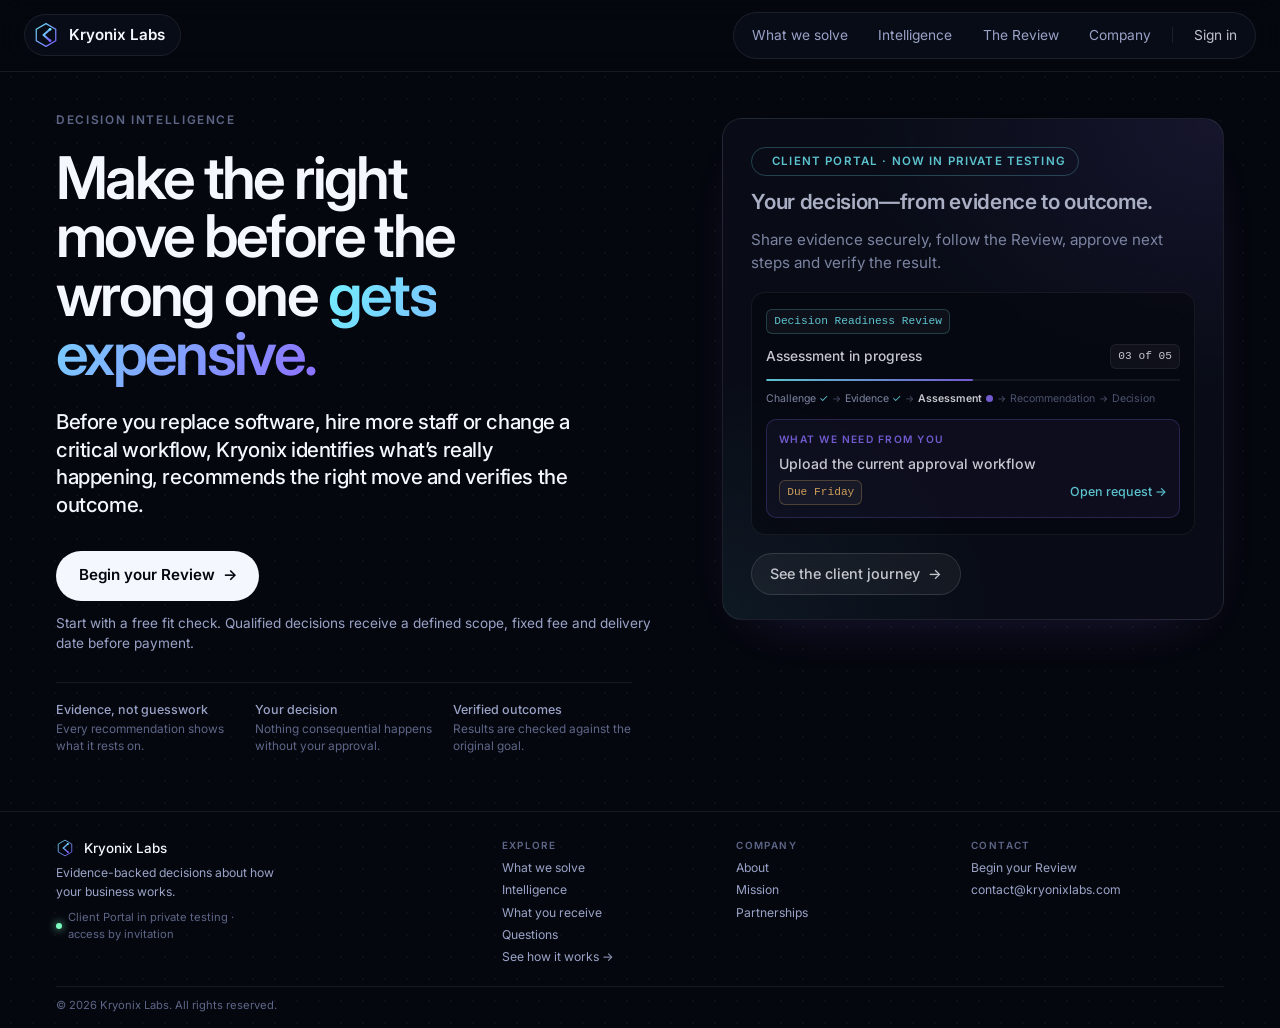
==== index.html @ f7eb2c59 "Home Portal card: faded at rest, full on hover Co-Authored-By: Ja'dan Johnson <iamjadan@gmail.com>" ====
<!doctype html>
<html lang="en" class="no-js">
<head>
  <meta charset="utf-8">
  <meta name="viewport" content="width=device-width, initial-scale=1">
  <title>Kryonix Labs | Decision Intelligence</title>
  <meta name="description" content="Make the right move before the wrong one gets expensive. Kryonix Labs is a decision-intelligence company: evidence-backed decisions, verified outcomes.">
  <meta property="og:title" content="Kryonix Labs | Decision Intelligence">
  <meta property="og:description" content="Make the right move before the wrong one gets expensive. Kryonix Labs is a decision-intelligence company: evidence-backed decisions, verified outcomes.">
  <meta property="og:type" content="website">
  <meta property="og:url" content="https://kryonixlabs.com/">
  <link rel="canonical" href="https://kryonixlabs.com/">
  <meta name="theme-color" content="#05070E">
  <link rel="icon" href="brand/logo.svg" type="image/svg+xml">
  <link rel="preconnect" href="https://fonts.googleapis.com">
  <link href="https://fonts.googleapis.com/css2?family=Inter:wght@400;500;600;700&display=swap" rel="stylesheet">
  <link rel="stylesheet" href="site.css?v=4c0f168bd7">
  <script>document.documentElement.className = "js";</script>
</head>
<body>
  <a class="skip" href="#main">Skip to content</a>
  <header class="top">
    <a class="brand" href="index.html"><img src="brand/logo.svg" alt="" width="26" height="26">Kryonix Labs</a>
    <nav class="nav" aria-label="Main"><a href="solve.html">What we solve</a><a href="intelligence.html">Intelligence</a><a href="review.html">The Review</a><a href="company.html">Company</a><span class="nsep" aria-hidden="true"></span><a class="signin" href="/portal/" rel="nofollow">Sign in</a></nav>
  </header>
  <main id="main">
    <section class="screen"><div class="w">
      <div class="hero2">
        <div>
          <p class="k">Decision intelligence</p>
          <h1 class="display hero-h">Make the right move before the wrong one <span class="grad">gets expensive.</span></h1>
          <p class="say lead">Before you replace software, hire more staff or change a critical workflow, Kryonix identifies what’s really happening, recommends the right move and verifies the outcome.</p>
          <div class="hero-cta"><a class="pill solid" href="contact.html">Begin your Review <span aria-hidden="true">→</span></a></div>
          <p class="hero-note">Start with a free fit check. Qualified decisions receive a defined scope, fixed fee and delivery date before payment.</p>
          <ul class="hero-pts"><li><b>Evidence, not guesswork</b>Every recommendation shows what it rests on.</li><li><b>Your decision</b>Nothing consequential happens without your approval.</li><li><b>Verified outcomes</b>Results are checked against the original goal.</li></ul>
        </div>
        <div class="solve">
          <a class="ad" href="review.html">
            <span class="ad-badge"><span class="live"></span>Client Portal · now in private testing</span>
            <b>Your decision—from evidence to outcome.</b>
            <i>Share evidence securely, follow the Review, approve next steps and verify the result.</i>
            <span class="pv" role="img" aria-label="Example Portal view: Decision Readiness Review, assessment in progress, stage 3 of 5. Current request: upload the current approval workflow, due Friday.">
              <span class="pv-row"><code class="pv-tag">Decision Readiness Review</code></span>
              <span class="pv-row pv-status"><span>Assessment in progress</span><code>03 of 05</code></span>
              <span class="pv-line"><span class="pv-fill"></span></span>
              <span class="pv-steps"><span class="pv-done">Challenge <em>✓</em></span><span class="arr">→</span><span class="pv-done">Evidence <em>✓</em></span><span class="arr">→</span><span class="pv-now">Assessment <em class="dot"></em></span><span class="arr">→</span><span>Recommendation</span><span class="arr">→</span><span>Decision</span></span>
              <span class="pv-task"><span class="pv-k">What we need from you</span><span class="pv-t">Upload the current approval workflow</span><span class="pv-row"><code>Due Friday</code><span class="pv-open">Open request →</span></span></span>
            </span>
            <span class="ad-cta">See the client journey <span>→</span></span>
          </a>
        </div>
      </div>
    </div></section>
  </main>
  <footer>
    <div class="ftop">
      <div class="fbrand">
        <div class="fb"><img src="brand/logo.svg" alt="" width="22" height="22">Kryonix Labs</div>
        <p>Evidence-backed decisions about how your business works.</p>
        <p class="fnote"><span class="live"></span>Client Portal in private testing · access by invitation</p>
      </div>
      <div><h4>Explore</h4><a href="solve.html">What we solve</a><a href="intelligence.html">Intelligence</a><a href="review.html#receive">What you receive</a><a href="review.html#questions">Questions</a><a href="review.html">See how it works →</a></div>
      <div><h4>Company</h4><a href="company.html">About</a><a href="company.html#mission">Mission</a><a href="mailto:contact@kryonixlabs.com?subject=Partnership">Partnerships</a></div>
      <div><h4>Contact</h4><a href="contact.html">Begin your Review</a><a href="mailto:contact@kryonixlabs.com">contact@kryonixlabs.com</a></div>
    </div>
    <div class="fbottom"><span>© <span id="year"></span> Kryonix Labs. All rights reserved.</span></div>
  </footer>
  <script>
    document.getElementById('year').textContent = new Date().getFullYear();
    (function () {
      var reduce = window.matchMedia && window.matchMedia('(prefers-reduced-motion: reduce)').matches;
      var els = document.querySelectorAll('.reveal');
      if ('IntersectionObserver' in window && !reduce) {
        var io = new IntersectionObserver(function (entries) {
          entries.forEach(function (e) { if (e.isIntersecting) { e.target.classList.add('in'); io.unobserve(e.target); } });
        }, { threshold: 0.08, rootMargin: '0px 0px -40px 0px' });
        els.forEach(function (el) { io.observe(el); });
      } else { els.forEach(function (el) { el.classList.add('in'); }); }
    })();
  </script>
</body>
</html>
---- site.css ----
/* Kryonix Labs — editorial site system */
:root{--bg:#05070E;--bg2:#0A0E1A;--card:#0F1423;--line:rgba(255,255,255,.08);--text:#F5F7FF;--muted:#9AA3C7;--dim:#5E6688;--cyan:#72F2FF;--violet:#8C6FFF;--amber:#FFC46D;--life:#7DFFC2;--grad:linear-gradient(120deg,var(--cyan),var(--violet))}
*{box-sizing:border-box}
html{scroll-behavior:smooth}
html,body{margin:0;background:var(--bg);color:var(--text);font-family:Inter,system-ui,sans-serif;-webkit-font-smoothing:antialiased}
body{overflow-x:clip;background-image:radial-gradient(rgba(255,255,255,.035) 1px,transparent 1px);background-size:22px 22px;line-height:1.5}
a{color:inherit;text-decoration:none}
:focus-visible{outline:2px solid var(--violet);outline-offset:3px;border-radius:6px}
.skip{position:absolute;left:-999px}.skip:focus{left:16px;top:16px;z-index:10;background:var(--text);color:var(--bg);padding:.5rem 1rem;border-radius:999px}
.w{max-width:1280px;margin:0 auto;padding:0 56px}
.mute{color:var(--dim)}
.grad{background:var(--grad);-webkit-background-clip:text;background-clip:text;color:transparent}
.k{font-size:.74rem;letter-spacing:.14em;text-transform:uppercase;color:var(--dim);font-weight:600;margin:0 0 1.2rem}
.dot{width:7px;height:7px;border-radius:50%;background:var(--life);box-shadow:0 0 8px var(--life);display:inline-block;flex:none}
.pill{display:inline-flex;align-items:center;gap:.5rem;padding:.62rem 1.1rem;border-radius:999px;background:rgba(255,255,255,.06);border:1px solid var(--line);font-size:.92rem;font-weight:500;white-space:nowrap;cursor:pointer;font-family:inherit;color:var(--text)}
.pill.solid{background:var(--text);color:#05070E;border-color:transparent;font-weight:600}
.pill.solid:hover{background:#fff}
.more{color:var(--muted);font-size:.95rem;font-weight:500;border-bottom:1px solid rgba(154,163,199,.3);padding-bottom:2px}
.more:hover{color:var(--text)}

/* top bar */
.top{position:sticky;top:0;z-index:5;display:flex;justify-content:space-between;align-items:center;gap:1rem;padding:18px 24px}
.brand{display:flex;align-items:center;gap:.6rem;font-weight:600;font-size:.95rem;padding:.45rem .95rem .45rem .5rem;border-radius:999px;background:rgba(10,14,26,.82);border:1px solid var(--line);backdrop-filter:blur(10px);white-space:nowrap}
.nav{display:flex;gap:.2rem;padding:.3rem;border-radius:999px;background:rgba(10,14,26,.82);border:1px solid var(--line);backdrop-filter:blur(10px)}
.nav a{padding:.45rem .85rem;border-radius:999px;font-size:.86rem;color:var(--muted);white-space:nowrap}
.nav a:hover,.nav a[aria-current="page"]{color:var(--text)}
.nav a[aria-current="page"]{background:rgba(255,255,255,.07)}
.nav a.cta{background:var(--text);color:#05070E;font-weight:600}

/* type */
h1,h2,h3{margin:0;font-weight:600}
.display{font-size:clamp(3.2rem,7.6vw,7rem);line-height:.95;letter-spacing:-.045em;margin-bottom:32px}
.title{font-size:clamp(2.5rem,4.4vw,4.25rem);line-height:1.04;letter-spacing:-.035em;max-width:20ch}
.h2{font-size:clamp(2rem,3.4vw,3.25rem);letter-spacing:-.03em;line-height:1.06}
.say{font-size:clamp(1.5rem,2.4vw,2.1rem);line-height:1.2;letter-spacing:-.02em;font-weight:500;color:var(--text);max-width:26ch;margin:0}
.say b{color:var(--text);font-weight:500}
.screen .display.hero-h{font-size:clamp(2.6rem,4.6vw,4.4rem);line-height:1;max-width:13ch}
.say.lead{font-size:clamp(1.15rem,1.6vw,1.45rem);line-height:1.35;max-width:40ch;color:var(--text)}
.lede{font-size:1.2rem;color:var(--muted);max-width:42rem;margin:24px 0 0}
.quiet{font-size:.9rem;color:var(--dim);max-width:42rem;margin:0}

/* sections */
.page-hero{padding:84px 0 56px;position:relative}
.sec{padding:96px 0}
.sec-tight{padding:72px 0}
.sh{display:flex;justify-content:space-between;align-items:flex-end;gap:2rem;margin-bottom:56px}
.sh p{max-width:32ch;margin:0;color:var(--dim);font-size:.95rem}
.rule{border:0;border-top:1px solid var(--line);margin:0}
.acts{display:flex;gap:1.2rem;align-items:center;flex-wrap:wrap;margin-top:40px}

/* home hero floats */
.float{position:absolute;border-radius:20px;background:rgba(15,20,35,.92);border:1px solid rgba(255,255,255,.09);box-shadow:0 30px 80px rgba(0,0,0,.5);padding:22px}
.float .k{font-size:.64rem;margin-bottom:12px}
.float p{margin:0;font-size:.92rem}
.f1{right:56px;top:60px;width:320px;transform:rotate(1.5deg)}
.f2{right:250px;top:330px;width:250px;transform:rotate(-2deg);border-color:rgba(140,111,255,.4)}
.rec{list-style:none;margin:0;padding:0;display:grid;gap:9px;font-size:.86rem;color:var(--muted)}
.rec li{display:flex;justify-content:space-between;gap:1rem;border-bottom:1px dashed var(--line);padding-bottom:7px}
.rec li:last-child{border:0;padding:0}
.rec b{color:var(--text);font-weight:500}
.choice{display:flex;gap:6px;margin-top:12px}
.choice span{font-size:.78rem;padding:.35rem .7rem;border-radius:999px;border:1px solid var(--line);color:var(--muted);white-space:nowrap}
.choice span:first-child{background:var(--grad);color:#05070E;font-weight:700;border:0}
.js .float{animation:drift 9s ease-in-out infinite alternate}
.js .f2{animation-duration:11s}
@keyframes drift{from{translate:0 0}to{translate:0 -10px}}

/* problem cards */
.problems{display:grid;grid-template-columns:repeat(2,minmax(0,1fr));gap:20px}
.prob{border-radius:18px;background:var(--bg2);border:1px solid var(--line);padding:24px 26px;position:relative;overflow:hidden}
.prob::after{content:"";position:absolute;right:-30%;bottom:-60%;width:70%;height:90%;background:radial-gradient(closest-side,rgba(140,111,255,.16),transparent);pointer-events:none}
.prob .tag{font-family:ui-monospace,Menlo,monospace;font-size:.76rem;color:var(--cyan)}
.prob h3{font-size:1.25rem;letter-spacing:-.01em;margin:14px 0 6px}
.prob p{margin:0;color:var(--muted);font-size:1.02rem;max-width:46ch}

/* editorial split */
.split{display:grid;grid-template-columns:5fr 7fr;gap:80px;align-items:start}
.price{font-size:clamp(4.2rem,9vw,7.6rem);font-weight:600;letter-spacing:-.05em;line-height:.9;margin:0 0 6px}
.price small{font-size:1.1rem;letter-spacing:0;color:var(--muted);font-weight:500;margin-left:.5rem}
.under{font-size:1.15rem;color:var(--muted);max-width:34ch;margin:22px 0 0}
.under b{color:var(--text);font-weight:500}
.big{font-size:clamp(1.3rem,1.9vw,1.7rem);line-height:1.3;letter-spacing:-.02em;color:var(--dim);font-weight:500;margin:0;max-width:30ch}
.big b{color:var(--text);font-weight:500}

/* lists with dividers */
.rows{list-style:none;padding:0;margin:0;border-top:1px solid var(--line)}
.rows li{display:grid;grid-template-columns:52px 1fr;gap:12px;padding:20px 0;border-bottom:1px solid var(--line);font-size:1.04rem}
.rows li span{color:var(--dim);font-size:.82rem;padding-top:4px}
.rows li p{margin:4px 0 0;color:var(--dim);font-size:.92rem}
.cols{display:grid;grid-template-columns:repeat(3,1fr);gap:48px}
.cols h3{font-size:1.15rem;margin:14px 0 8px}
.cols p{margin:0;color:var(--muted);font-size:.96rem}
.cols .n{font-size:.8rem;color:var(--cyan);font-weight:700;letter-spacing:.1em}
.statements{display:grid;grid-template-columns:repeat(2,1fr);gap:56px 80px}
.statements p{margin:0}
.chips{display:flex;flex-wrap:wrap;gap:10px;margin-top:36px;max-width:56rem}
.chips span{padding:.6rem 1rem;border-radius:999px;border:1px solid var(--line);color:var(--muted);font-size:.95rem}
.chips span.hi{color:var(--text);border-color:rgba(114,242,255,.35)}

/* decision flow (Intelligence) */
.flow{list-style:none;margin:0;padding:0;display:grid;grid-template-columns:repeat(5,1fr);gap:0;position:relative;border-top:1px solid var(--line)}
.flow li{padding:26px 18px 0 0;position:relative}
.flow li::before{content:"";position:absolute;top:-5px;left:0;width:9px;height:9px;border-radius:50%;background:var(--bg);border:1px solid var(--dim)}
.flow .n{font-size:.72rem;letter-spacing:.12em;color:var(--dim);font-weight:700}
.flow h3{font-size:1rem;margin:10px 0 6px;letter-spacing:-.005em}
.flow p{margin:0;color:var(--dim);font-size:.88rem}
.flow li.on::before{background:var(--cyan);border-color:var(--cyan);box-shadow:0 0 12px var(--cyan)}
.flow li.on h3{color:var(--text)}
.flow li.on p{color:var(--muted)}
.flow li.on .n{color:var(--cyan)}
.flow li h3,.flow li p,.flow li::before{transition:all .8s ease}
.flow-bar{position:absolute;top:-1px;left:0;height:1px;width:0;background:var(--grad);transition:width .8s ease}
.flowcap{margin-top:28px}

/* work gallery */
.gallery{display:grid;grid-template-columns:repeat(12,1fr);gap:32px 24px}
.art{border-radius:22px;border:1px solid var(--line);background:var(--bg2);padding:26px;position:relative;overflow:hidden}
.g1{grid-column:1/8}.g2{grid-column:8/13;margin-top:120px}.g3{grid-column:3/9;margin-top:-20px}
.g1 .art{height:360px}.g2 .art{height:300px}.g3 .art{height:260px}
.item h2{font-size:1.6rem;letter-spacing:-.02em;margin:6px 0 6px}
.item .k{margin:20px 0 0}
.item > p{margin:0;color:var(--muted);max-width:44ch}
.flag{font-size:.8rem;color:var(--amber);margin:0 0 18px}
.measures{display:grid;grid-template-columns:repeat(3,1fr);gap:12px;margin-top:22px}
.measures div{padding:16px;border:1px solid var(--line);border-radius:14px;background:rgba(0,0,0,.25)}
.measures b{display:block;font-size:1.9rem;letter-spacing:-.03em;font-weight:600}
.measures span{font-size:.78rem;color:var(--muted);display:block}
.bars{display:flex;align-items:flex-end;gap:8px;height:170px;margin-top:30px}
.bars i{flex:1;border-radius:6px 6px 2px 2px;background:linear-gradient(180deg,rgba(114,242,255,.6),rgba(114,242,255,.08))}
.ledger{font-family:ui-monospace,Menlo,monospace;font-size:.8rem;color:var(--muted);line-height:2.1;margin:0}
.ledger em{font-style:normal;color:var(--amber)}
details.open{margin-top:16px;border-top:1px solid var(--line)}
details.open summary{list-style:none;cursor:pointer;padding:14px 0 0;color:var(--muted);font-size:.92rem;font-weight:500;display:flex;gap:.5rem;align-items:center}
details.open summary::-webkit-details-marker{display:none}
details.open summary::after{content:"+";font-size:1.1rem;color:var(--cyan)}
details.open[open] summary::after{content:"–"}
details.open .panel{padding:18px 0 4px;color:var(--muted);font-size:.94rem;display:grid;gap:12px;max-width:52ch}
details.open .panel p{margin:0}
.basis{font-size:.66rem;letter-spacing:.1em;text-transform:uppercase;font-weight:700;padding:.15rem .45rem;border-radius:5px;margin-right:.5rem}
.bm{color:var(--life);background:rgba(125,255,194,.1)}.br{color:var(--amber);background:rgba(255,196,109,.1)}

/* FAQ */
.faq{border-top:1px solid var(--line)}
.faq details{border-bottom:1px solid var(--line)}
.faq summary{list-style:none;cursor:pointer;padding:22px 0;font-size:1.08rem;font-weight:500;display:flex;justify-content:space-between;gap:1rem}
.faq summary::-webkit-details-marker{display:none}
.faq summary::after{content:"+";color:var(--cyan);font-size:1.2rem}
.faq details[open] summary::after{content:"–"}
.faq details p{margin:0 0 22px;color:var(--muted);max-width:60ch}

/* CTA band */
.cta-band{padding:120px 0 130px;border-top:1px solid var(--line)}
.cta-band .h2{margin-bottom:28px}

/* contact form */
.contact{display:grid;grid-template-columns:5fr 7fr;gap:64px;align-items:start}
.contact .h2{margin-bottom:40px}
.status{display:flex;align-items:center;gap:.55rem;font-weight:500;margin:0 0 .4rem}
.inquiry{border-radius:20px;border:1px solid var(--line);background:var(--bg2);display:grid;grid-template-columns:minmax(0,1fr) minmax(0,1fr);overflow:hidden}
.field{display:flex;flex-direction:column;padding:14px 18px;border-bottom:1px solid var(--line)}
.field:nth-of-type(odd){border-right:1px solid var(--line)}
.field label{font-size:.8rem;color:var(--dim);margin-bottom:4px}
.field input,.field select,.field textarea{background:transparent;border:0;color:var(--text);font:inherit;font-size:.98rem;padding:2px 0;outline:none;width:100%}
.field select option{background:var(--bg2)}
.field textarea{resize:vertical;min-height:110px}
.field:focus-within{background:rgba(114,242,255,.04)}
.field-wide{grid-column:1/-1;border-right:0!important}
.hint{font-size:.78rem;color:var(--dim);margin-top:6px}
.hp{position:absolute;left:-10000px;width:1px;height:1px;overflow:hidden}
.cf-turnstile{padding:14px 18px;max-width:100%;overflow:hidden}
.form-foot{display:flex;align-items:center;gap:1rem;flex-wrap:wrap;padding:8px 8px 8px 18px}
.form-foot .pill{padding:.85rem 1.4rem}
.fine{font-size:.82rem;color:var(--dim);margin:0}
.fine a{color:var(--muted);text-decoration:underline}
.privacy{padding:0 18px 16px}

/* footer */
footer{border-top:1px solid var(--line);padding:40px 56px;display:grid;grid-template-columns:auto auto 1fr;gap:24px 40px;align-items:center;font-size:.84rem;color:var(--dim)}
footer .fb{display:flex;align-items:center;gap:.6rem;color:var(--text);font-weight:500}
footer .fb span{color:var(--dim);font-weight:400}
footer nav{display:flex;gap:1.2rem;justify-content:flex-end;flex-wrap:wrap}
footer nav a:hover{color:var(--text)}
footer .fine{grid-column:1/-1}

/* applied intelligence */
.apps{display:grid;grid-template-columns:repeat(2,minmax(0,1fr));gap:20px}
.app{border-radius:18px;border:1px solid var(--line);background:var(--bg2);padding:24px 26px}
.app h3{font-size:1.25rem;margin:4px 0 8px}
.app p{margin:0 0 10px;color:var(--muted);font-size:1rem}
.app .k{margin:0}

/* review journey */
.note{display:inline-flex;gap:.6rem;align-items:center;margin-top:28px;font-weight:500;font-size:1.02rem}
.journey{display:grid;grid-template-columns:3fr 5fr 4fr;gap:20px;align-items:stretch}
.phase{border-radius:20px;padding:24px 22px 22px;background:var(--bg2)}
.phase.free{border:1px dashed rgba(125,255,194,.45)}
.phase.inc{border:1px solid rgba(140,111,255,.6);background:linear-gradient(180deg,rgba(140,111,255,.08),var(--bg2) 60%)}
.phase.opt{border:1px dotted rgba(255,196,109,.5);background:transparent}
.ph{display:flex;justify-content:space-between;align-items:baseline;gap:.6rem;margin-bottom:18px}
.ph h3{font-size:1.05rem}
.ph span{font-size:.7rem;letter-spacing:.12em;text-transform:uppercase;font-weight:700;white-space:nowrap}
.free .ph span{color:var(--life)}.inc .ph span{color:var(--violet)}.opt .ph span{color:var(--amber)}
.steps{list-style:none;margin:0;padding:0;display:grid;gap:14px;counter-reset:none}
.steps li{display:grid;grid-template-columns:30px 1fr;gap:8px;font-size:.98rem}
.steps li b{font-weight:600}
.steps li p{margin:2px 0 0;color:var(--dim);font-size:.88rem}
.steps .n{font-size:.78rem;font-weight:700;color:var(--dim);padding-top:3px}
.inc .steps .n{color:var(--cyan)}
.branch{display:flex;flex-wrap:wrap;gap:8px;margin:0 0 18px}
.branch span{padding:.4rem .75rem;border-radius:999px;border:1px solid var(--line);font-size:.86rem;color:var(--muted)}
.chain{border-top:1px dotted rgba(255,196,109,.35);padding-top:14px;margin-top:4px}
.chain .quiet{font-size:.84rem;margin-bottom:12px}
.done{margin:16px 0 0;font-size:.84rem;color:var(--muted);border-top:1px solid var(--line);padding-top:12px}
.sample{display:grid;grid-template-columns:5fr 7fr;gap:48px;align-items:center}

/* motion */
.js .reveal{opacity:0;transform:translateY(16px);transition:opacity .9s ease,transform .9s ease}
.js .reveal.in{opacity:1;transform:none}
@media (prefers-reduced-motion:reduce){html{scroll-behavior:auto}.js .reveal{opacity:1;transform:none;transition:none}.js .float{animation:none}.flow li h3,.flow li p,.flow li::before,.flow-bar{transition:none}}

@media (max-width:1100px){.float{display:none}.flow{grid-template-columns:1fr;border-top:0;border-left:1px solid var(--line);gap:26px;margin-left:5px}.flow li{padding:0 0 0 26px}.flow li::before{top:6px;left:-5px}.flow-bar{display:none}}
@media (max-width:980px){.nav a:not(.cta):not(.signin){display:none}.nav .nsep{display:none}}
@media (max-width:1100px){.journey{grid-template-columns:1fr}}
@media (max-width:820px){
  .lede{font-size:1.05rem}.problems,.apps,.sample{grid-template-columns:1fr}
  .w{padding:0 22px}.top{padding:14px}.nav a.cta{font-size:.8rem;padding:.45rem .8rem}.brand{font-size:.88rem}
  .page-hero{padding:56px 0 48px}.sec{padding:76px 0}.sec-tight{padding:52px 0}.cta-band{padding:80px 0}
  .sh{display:block;margin-bottom:36px}.sh p{margin-top:14px}
  .problems,.gallery{display:flex;flex-direction:column;gap:22px}.prob,.item{margin:0!important}.art{height:auto!important;min-height:200px}
  .split,.contact,.statements,.cols{grid-template-columns:1fr;gap:40px}
  .inquiry{grid-template-columns:minmax(0,1fr)}.field{border-right:0!important}
  .measures{grid-template-columns:1fr}
  footer{grid-template-columns:1fr;padding:30px 22px}footer nav{justify-content:flex-start}
}

/* one-screen pages */
.screen{padding:56px 0 64px;min-height:calc(100vh - 140px)}
.screen .display{font-size:clamp(3rem,6.4vw,6rem);margin-bottom:24px}
.hero2{display:grid;grid-template-columns:6fr 5fr;gap:64px;align-items:start}
.solve{display:grid;gap:10px;padding-top:6px}
.solve .k{margin-bottom:4px}
.quad{display:grid;grid-template-columns:repeat(4,minmax(0,1fr));gap:32px;margin-top:40px;border-top:1px solid var(--line);padding-top:24px}
.quad p{margin:0;color:var(--muted);font-size:.98rem}
.quad b{color:var(--text);font-weight:500}
.quad .k{margin-bottom:8px}
.foot-row{display:grid;grid-template-columns:1fr 1fr;gap:32px;margin-top:28px}
.foot-row.three{grid-template-columns:repeat(3,minmax(0,1fr))}
.foot-row details.open{margin-top:0}
.rhead{display:grid;grid-template-columns:7fr 5fr;gap:48px;align-items:end;margin-bottom:32px}
.screen .phase{padding:18px 18px 16px}
.screen .steps{gap:10px}
.screen .steps li p{font-size:.84rem}
.q{color:var(--text);font-weight:500;display:block}
@media (max-width:1100px){.hero2,.rhead{grid-template-columns:1fr;gap:36px}.foot-row,.foot-row.three{grid-template-columns:1fr}}
@media (max-width:820px){.screen{padding:32px 0 48px;min-height:0}.quad{grid-template-columns:1fr;gap:20px}}

/* intelligence intro + 10-step grid */
.intro p{margin:0 0 12px;color:var(--muted);font-size:1rem}
.flow.flow-grid{grid-template-columns:repeat(5,minmax(0,1fr));border-top:0;row-gap:28px}
.flow.flow-grid li{border-top:1px solid var(--line);padding-top:22px}

/* what we solve graphic */
.graphic{display:grid;grid-template-columns:4fr 1fr 3fr 1fr 3.4fr;align-items:end;margin-top:40px}
.graphic .k{margin-bottom:10px}
.stack{display:grid;height:400px;gap:10px}
.s4{grid-template-rows:repeat(4,1fr)}.s5{grid-template-rows:repeat(5,1fr)}
.node{border-radius:14px;border:1px solid var(--line);background:var(--bg2);padding:10px 16px;display:flex;flex-direction:column;justify-content:center}
.prob-n b{font-weight:600;font-size:.98rem}.prob-n span{color:var(--muted);font-size:.84rem}
.out-n{font-size:.95rem;border-color:rgba(114,242,255,.25)}
.wire{width:100%;height:400px;overflow:visible}
.wire path{fill:none;stroke:rgba(140,111,255,.45);stroke-width:1.2;vector-effect:non-scaling-stroke;stroke-dasharray:4 6}
.js .wire path{animation:dash 6s linear infinite}
@keyframes dash{to{stroke-dashoffset:-100}}
.hub{height:400px;display:flex;flex-direction:column;justify-content:center;gap:0}
.hub-n{padding:18px 20px;border-color:rgba(140,111,255,.55);background:linear-gradient(180deg,rgba(140,111,255,.1),var(--bg2))}
.hub-n .k{margin:0 0 6px}.hub-n b{font-size:1.05rem;font-weight:600}.hub-n span:last-child{color:var(--muted);font-size:.84rem;margin-top:4px}
.rec-n{border-color:rgba(114,242,255,.5);background:linear-gradient(180deg,rgba(114,242,255,.08),var(--bg2))}
.arrow{width:1px;height:28px;background:var(--grad);margin:0 auto}
@media (prefers-reduced-motion:reduce){.js .wire path{animation:none}}
@media (max-width:980px){.graphic{grid-template-columns:1fr;gap:16px}.wire{display:none}.stack,.hub{height:auto}.flow.flow-grid{grid-template-columns:repeat(2,minmax(0,1fr))}}
@media (max-width:820px){.flow.flow-grid{grid-template-columns:1fr;border-left:0;margin-left:0}.flow.flow-grid li{padding:16px 0 0}.flow.flow-grid li::before{top:-5px;left:0}}

/* zyven-style compact footer */
footer{display:block;padding:44px 56px 24px;font-size:.82rem;color:var(--dim)}
footer .ftop{display:grid;grid-template-columns:2fr 1fr 1fr 1.2fr;gap:32px;max-width:1168px;margin:0 auto}
footer .fbrand p{margin:10px 0 0;color:var(--muted);font-size:.84rem;max-width:30ch}
footer .fbrand .fnote{color:var(--dim);font-size:.78rem}
footer h4{margin:0 0 12px;font-size:.68rem;letter-spacing:.14em;text-transform:uppercase;font-weight:600;color:var(--dim)}
footer .ftop a{display:block;margin:0 0 8px;color:var(--muted);font-size:.84rem}
footer .ftop a:hover{color:var(--text)}
footer .fbottom{display:flex;justify-content:space-between;gap:16px;flex-wrap:wrap;max-width:1168px;margin:28px auto 0;padding-top:18px;border-top:1px solid var(--line);font-size:.76rem}
@media (max-width:820px){footer{padding:36px 22px 22px}footer .ftop{grid-template-columns:1fr 1fr;gap:24px 20px}footer .fbrand{grid-column:1/-1}}
/* home ad */
.ad{display:grid;gap:14px;border-radius:20px;padding:28px 28px 24px;background:radial-gradient(120% 90% at 100% 0%,rgba(140,111,255,.22),transparent 60%),radial-gradient(90% 80% at 0% 100%,rgba(114,242,255,.14),transparent 60%),var(--bg2);border:1px solid rgba(140,111,255,.4);box-shadow:0 24px 70px -30px rgba(140,111,255,.5);transition:transform .3s ease,border-color .3s ease}
.ad:hover{transform:translateY(-2px);border-color:var(--cyan)}
.ad-badge{display:inline-flex;align-items:center;gap:8px;justify-self:start;font-size:.72rem;letter-spacing:.1em;text-transform:uppercase;font-weight:600;color:var(--cyan);border:1px solid rgba(114,242,255,.3);border-radius:999px;padding:5px 12px}
.ad b{font-size:1.5rem;line-height:1.2;font-weight:600;letter-spacing:-.015em}
.ad i{font-style:normal;color:var(--muted);font-size:.95rem}
.ad-chips{display:flex;flex-wrap:wrap;gap:8px}
.ad-chips span{font-size:.78rem;color:var(--text);background:rgba(255,255,255,.04);border:1px solid var(--line);border-radius:999px;padding:4px 10px}
.ad-cta{display:inline-flex;gap:8px;justify-self:start;align-items:center;background:rgba(255,255,255,.06);color:var(--text);border:1px solid rgba(255,255,255,.16);-webkit-backdrop-filter:blur(8px);backdrop-filter:blur(8px);font-weight:500;font-size:.9rem;border-radius:999px;padding:9px 18px;margin-top:4px;transition:background .3s ease,border-color .3s ease}
.ad:hover .ad-cta{background:rgba(255,255,255,.1);border-color:rgba(114,242,255,.35)}
.ad-cta span{transition:transform .3s ease}
.ad:hover .ad-cta span{transform:translateX(4px)}
@media (prefers-reduced-motion:reduce){.ad,.ad:hover{transition:none;transform:none}}
/* intelligence page */
.ki-head{text-align:center;max-width:900px;margin:0 auto}
.ki-head .lede{margin:0 auto;max-width:44rem}
.ki-cols{display:grid;grid-template-columns:1fr 1fr;gap:40px;max-width:980px;margin:32px auto 0}
.ki-cols p{margin:0;color:var(--muted);font-size:.95rem;line-height:1.6}
.flow.ki-flow{max-width:1000px;margin:56px auto 0}
.ki-flow li{text-align:center;padding:26px 12px 0}
.ki-flow li::before{left:50%;margin-left:-5px}
.quad.ki-quad{max-width:1000px;margin:44px auto 0;gap:28px}
.quad.ki-quad p{font-size:.84rem;line-height:1.5}
@media (max-width:1100px){.ki-flow li{text-align:left;padding:0 0 0 26px}.ki-flow li::before{left:-5px;margin-left:0}}
@media (max-width:820px){.ki-cols{grid-template-columns:1fr;gap:16px}.ki-head{text-align:left}}
.ki-head .title{margin-bottom:22px}
h1.title{text-wrap:balance}
/* compact footer */
footer{padding:26px 56px 14px;font-size:.76rem}
footer .ftop{grid-template-columns:2fr 1fr 1fr 1.2fr;gap:24px}
footer .fb{font-size:.84rem}
footer .fb img{width:18px;height:18px}
footer .fbrand p{margin:6px 0 0;font-size:.76rem}
footer h4{margin:0 0 6px;font-size:.62rem}
footer .ftop a{margin:0 0 4px;font-size:.76rem}
footer .fbottom{margin:16px auto 0;padding-top:10px;font-size:.7rem}
@media (max-width:820px){footer{padding:22px 22px 14px}footer .ftop{gap:14px 20px}}
.nw{white-space:nowrap}@media (max-width:600px){.nw{white-space:normal}}
/* format pass */
.top{background:rgba(5,7,14,.86);backdrop-filter:blur(14px);-webkit-backdrop-filter:blur(14px);border-bottom:1px solid var(--line);padding:12px 24px}
.title{font-size:clamp(2.25rem,3.3vw,3.25rem);line-height:1.06;max-width:22ch}
.lede{font-size:1.1rem}
.screen{padding:40px 0 56px;min-height:0}
.rhead{margin-bottom:28px}
.ki-cols{grid-template-columns:1fr 1fr;max-width:none;margin:0;gap:48px}
.ki-cols p{font-size:.92rem}
.flow.ki-flow{margin:48px auto 0}
.quad.ki-quad{margin:36px auto 0}
@media (max-width:820px){.ki-cols{grid-template-columns:1fr;gap:14px}}
.quad.ki-quad p{font-size:.78rem;line-height:1.5}.quad.ki-quad b{font-weight:500}
.flow.ki-flow{margin-top:64px}
/* intelligence sub-stages */
.flow .sub{display:flex;flex-direction:column;gap:6px;margin-top:14px;align-items:center}
.flow .sub em{font-style:normal;font-size:.72rem;color:var(--muted);border:1px solid var(--line);border-radius:999px;padding:3px 10px;background:rgba(255,255,255,.02);transition:all .8s ease}
.flow li.on .sub em{border-color:rgba(114,242,255,.3);color:var(--text)}
@media (max-width:1100px){.flow .sub{flex-direction:row;flex-wrap:wrap;align-items:flex-start}}
/* solve matrix */
.matrix{margin-top:36px;display:grid;gap:12px}
.mhead,.mrow{display:grid;grid-template-columns:minmax(0,4fr) 140px minmax(0,6fr);align-items:center;gap:0}
.mhead .k{margin:0}
.mrow .prob-n{margin:0}
.mlink{display:flex;align-items:center;gap:8px;padding:0 10px;font-size:.62rem;letter-spacing:.12em;text-transform:uppercase;color:var(--violet);font-weight:600}
.mlink i{flex:1;height:1px;background:linear-gradient(90deg,rgba(114,242,255,.5),rgba(140,111,255,.7));position:relative;overflow:hidden}
.mlink i::after{content:"";position:absolute;top:0;left:-30%;width:30%;height:1px;background:var(--cyan);box-shadow:0 0 8px var(--cyan);animation:mrun 2.6s linear infinite}
@keyframes mrun{to{left:100%}}
.mouts{display:flex;flex-wrap:wrap;gap:8px}
.mouts span{font-size:.82rem;border:1px solid rgba(114,242,255,.22);border-radius:999px;padding:6px 12px;background:var(--bg2);color:var(--text)}
.mnote{margin:10px 0 0;font-size:.85rem}
@media (max-width:900px){.mhead{display:none}.mrow{grid-template-columns:1fr;gap:10px}.mlink{padding:0;justify-content:flex-start}.mlink i{max-width:40px}}
/* review movement */
.journey{gap:44px;position:relative}
.phase{position:relative}
.phase:not(:last-child)::after{content:"→";position:absolute;right:-36px;top:50%;width:28px;height:28px;margin-top:-14px;border-radius:50%;display:grid;place-items:center;font-size:.9rem;color:var(--bg);background:var(--grad);box-shadow:0 0 18px rgba(114,242,255,.35);animation:jpulse 2.4s ease-in-out infinite}
@keyframes jpulse{50%{transform:translateX(4px)}}
@media (max-width:1100px){.journey{gap:40px}.phase:not(:last-child)::after{content:"↓";right:auto;left:50%;top:auto;bottom:-34px;margin:0 0 0 -14px}@keyframes jpulse{50%{transform:translateY(4px)}}}
@media (prefers-reduced-motion:reduce){.mlink i::after,.phase::after{animation:none}}
.quad.q3{grid-template-columns:repeat(3,minmax(0,1fr))}@media (max-width:820px){.quad.q3{grid-template-columns:1fr}}
.mission{font-size:clamp(1.3rem,1.9vw,1.75rem);line-height:1.3;font-weight:600;letter-spacing:-.015em;max-width:34ch;margin:18px 0 0;color:var(--text)}.quad a.mail{color:var(--cyan);font-weight:500}
footer .fnote{display:flex;align-items:center;gap:6px;margin-top:8px!important;font-size:.7rem!important;color:var(--dim)!important}
footer .fnote .live{width:6px;height:6px;border-radius:50%;background:var(--life);box-shadow:0 0 8px var(--life);flex:none}
.endcta{margin-top:36px;display:flex;align-items:center;gap:18px;flex-wrap:wrap}.endcta .quiet{margin:0;font-size:.85rem}
/* presentation pass */
.lede{max-width:36rem;line-height:1.62}
.quiet{max-width:38rem;line-height:1.65}
.rhead .lede{max-width:34rem}
.title{font-size:clamp(2.4rem,3.6vw,3.4rem);line-height:1.06}
.journey{grid-template-columns:4fr 5fr 4fr}
.steps li{display:grid;grid-template-columns:28px 1fr;align-items:baseline}
.steps .n{width:28px;font-variant-numeric:tabular-nums}
.steps p{white-space:nowrap;overflow:hidden;text-overflow:ellipsis}
.rv-detail{margin-top:40px;display:grid;grid-template-columns:1fr 1.25fr 1.1fr;gap:32px;align-items:start;border-top:1px solid var(--line);padding-top:32px}
.rv-detail .k{margin-bottom:14px}
.ticks{list-style:none;margin:0;padding:0;display:grid;gap:10px}
.ticks li{position:relative;padding-left:22px;color:var(--muted);font-size:.92rem;line-height:1.5}
.ticks li::before{content:"";position:absolute;left:0;top:.5em;width:10px;height:6px;border-left:1.5px solid var(--cyan);border-bottom:1.5px solid var(--cyan);transform:rotate(-45deg)}
.rv-sample{border:1px solid rgba(114,242,255,.2);border-radius:18px;padding:22px;background:var(--bg2);display:grid;gap:10px;font-size:.9rem;color:var(--muted);line-height:1.6}
.rv-sample .k{margin-bottom:2px}.rv-sample p{margin:0}
.acc details{border-bottom:1px solid var(--line)}
.acc details:first-child{border-top:1px solid var(--line)}
.acc summary{list-style:none;cursor:pointer;padding:13px 0;font-size:.92rem;font-weight:500;color:var(--text);display:flex;justify-content:space-between;gap:12px}
.acc summary::-webkit-details-marker{display:none}
.acc summary::after{content:"+";color:var(--cyan)}
.acc details[open] summary::after{content:"–"}
.acc details p{margin:0 0 14px;color:var(--muted);font-size:.88rem;line-height:1.6}
.matrix{gap:20px}
.mrow .prob-n{padding:22px 22px}
.mouts .more-out{font:inherit;font-size:.78rem;border:1px dashed rgba(255,255,255,.18);border-radius:999px;padding:6px 12px;background:transparent;color:var(--dim);cursor:pointer}
.mouts .more-out:hover{color:var(--cyan);border-color:var(--cyan)}
.mouts:not(.all) span:nth-of-type(n+4){display:none}
.mouts.all .more-out{display:none}
.flow.ki-flow li{display:flex;flex-direction:column}
.flow .sub{flex:1;align-items:stretch;gap:0;margin:16px 6px 0;border:1px solid var(--line);border-radius:14px;padding:6px 12px;background:rgba(255,255,255,.015);text-align:left}
.flow .sub em{border:0;border-radius:0;padding:7px 0 7px 14px;background:none;position:relative;font-size:.76rem}
.flow .sub em+em{border-top:1px solid var(--line)}
.flow .sub em::before{content:"";position:absolute;left:0;top:50%;width:5px;height:5px;margin-top:-2.5px;border-radius:50%;background:var(--violet);opacity:.7}
.flow li.on .sub{border-color:rgba(114,242,255,.3)}
.flow li.on .sub em{color:var(--text)}
@media (max-width:1100px){.rv-detail{grid-template-columns:1fr}.steps p{white-space:normal}}
@media (max-width:820px){.flow .sub{margin:12px 0 0}}
@media (max-width:1100px){.journey{grid-template-columns:1fr}}
.js .flow.ki-flow .sub{opacity:0;transform:translateY(22px) scale(.96);transition:opacity .7s ease,transform .7s cubic-bezier(.2,.8,.2,1),border-color .8s ease}
.js .flow.ki-flow li.on .sub{opacity:1;transform:none}
.js .flow.ki-flow .sub em{opacity:0;transform:translateX(-8px);transition:opacity .5s ease,transform .5s ease,color .8s ease}
.js .flow.ki-flow li.on .sub em{opacity:1;transform:none}
.js .flow.ki-flow li.on .sub em:nth-child(2){transition-delay:.15s}
.js .flow.ki-flow li.on .sub em:nth-child(3){transition-delay:.3s}
.js .flow.ki-flow li.on .sub em:nth-child(4){transition-delay:.45s}
@media (prefers-reduced-motion:reduce){.js .flow.ki-flow .sub,.js .flow.ki-flow .sub em{transition:none}}
.flow.ki-flow .sub{flex:0 0 auto;align-self:stretch}
.ki-eng{max-width:1000px;margin:48px auto 0;border-top:1px solid var(--line);padding-top:26px}
.ki-eng .k{margin-bottom:14px}
.ki-eng-cols{display:grid;grid-template-columns:repeat(3,minmax(0,1fr));gap:28px}
.ki-eng-cols p{margin:0;color:var(--muted);font-size:.9rem;line-height:1.65}
.ki-eng-cols p:first-child{color:var(--text)}
.boundary{margin-top:40px;max-width:40rem;border-left:2px solid rgba(140,111,255,.5);padding-left:18px}
.boundary .k{margin-bottom:8px}.boundary .quiet{font-size:.85rem}
.jhead{display:flex;align-items:baseline;gap:20px;flex-wrap:wrap;margin:8px 0 22px}
.jhead .k{margin:0}.jhead p:last-child{margin:0;color:var(--muted);font-size:.95rem;max-width:62rem;line-height:1.6}.jhead b{color:var(--text);font-weight:600}
.rv-h{font-size:1.15rem;margin:0 0 6px;letter-spacing:-.01em}
.rv-sub{font-size:.86rem;margin-bottom:16px}
@media (max-width:820px){.ki-eng-cols{grid-template-columns:1fr;gap:14px}}
.rv-inc,.rv-faq{scroll-margin-top:96px}
.hero-cta{display:flex;flex-wrap:wrap;gap:12px;margin-top:32px}
.hero-cta .pill{padding:.8rem 1.35rem;font-size:.95rem}
.hero-note{margin:12px 0 0;color:var(--muted);font-size:.85rem}
.hero-pts{list-style:none;padding:0;margin:36px 0 0;display:grid;grid-template-columns:repeat(3,minmax(0,1fr));gap:24px;border-top:1px solid var(--line);padding-top:22px;max-width:42rem}
.hero-pts li{font-size:.84rem;line-height:1.5;color:var(--muted)}
.hero-pts b{display:block;color:var(--text);font-weight:600;font-size:.92rem;margin-bottom:4px}
.boundary+.boundary{margin-top:24px}
@media (max-width:640px){.hero-pts{grid-template-columns:1fr;gap:14px}}
.nav{align-items:center}
.nav .nsep{width:1px;height:16px;background:var(--line);margin:0 .25rem}
.nav a.signin{color:var(--text);opacity:.78}
.nav a.signin:hover{opacity:1}
@media (max-width:640px){.nav a.signin{font-size:.8rem;padding:.45rem .6rem}}
@media (max-width:440px){.top{padding:10px 12px;gap:.5rem}.brand{padding:.35rem .7rem .35rem .4rem;gap:.45rem;font-size:.84rem}.brand img{width:22px;height:22px}.nav{padding:.22rem;gap:0}.nav a.signin{padding:.4rem .55rem;font-size:.78rem}.nav a.cta{padding:.4rem .7rem;font-size:.78rem}}
@media (max-width:370px){.brand{font-size:0;gap:0;padding:.35rem}}
@media (max-width:360px){footer .ftop{grid-template-columns:1fr 1fr}.journey{grid-template-columns:minmax(0,1fr)}.phase{min-width:0}}
.ad{transform-style:preserve-3d;transition:transform .5s cubic-bezier(.2,.8,.2,1),border-color .3s ease}
.ad:hover{transform:perspective(1000px) rotateX(1.2deg) rotateY(-1.6deg) translateY(-2px)}
.pv{display:grid;gap:10px;margin-top:4px;padding:16px;border-radius:14px;background:rgba(5,7,14,.55);border:1px solid var(--line)}
.pv-row{display:flex;justify-content:space-between;align-items:center;gap:10px}
.pv code{font-family:ui-monospace,SFMono-Regular,Menlo,monospace;font-size:.7rem;color:var(--text);background:rgba(255,255,255,.05);border:1px solid var(--line);border-radius:6px;padding:3px 7px;white-space:nowrap}
.pv-tag{color:var(--cyan)!important;border-color:rgba(114,242,255,.25)!important}
.pv-status span{font-size:.86rem;font-weight:500;color:var(--text)}
.pv-line{position:relative;height:2px;border-radius:2px;background:rgba(255,255,255,.08);overflow:hidden}
.pv-fill{position:absolute;inset:0 auto 0 0;width:50%;border-radius:2px;background:linear-gradient(90deg,var(--cyan),var(--violet),var(--cyan));background-size:200% 100%;box-shadow:0 0 10px rgba(114,242,255,.45)}
.pv-steps{display:flex;flex-wrap:wrap;align-items:center;gap:4px 7px;font-size:.72rem;color:var(--dim)}
.pv-steps .pv-done{color:var(--muted)}.pv-steps .pv-done em{font-style:normal;color:var(--cyan)}
.pv-steps .pv-now{color:var(--text);font-weight:600;display:inline-flex;align-items:center;gap:5px}
.pv-steps .arr{color:var(--dim);font-size:.66rem}
.pv-steps .dot{width:7px;height:7px;border-radius:50%;background:var(--violet);box-shadow:0 0 0 0 rgba(140,111,255,.6)}
.pv-task{display:grid;gap:6px;margin-top:2px;padding:12px;border-radius:10px;background:rgba(140,111,255,.07);border:1px solid rgba(140,111,255,.28)}
.pv-k{font-size:.64rem;letter-spacing:.12em;text-transform:uppercase;font-weight:600;color:var(--violet)}
.pv-t{font-size:.88rem;color:var(--text);font-weight:500}
.pv-task code{color:var(--amber);border-color:rgba(255,196,109,.3)}
.pv-open{font-size:.78rem;color:var(--cyan);font-weight:500;white-space:nowrap}
@media (prefers-reduced-motion:no-preference){
.pv-fill{animation:pvfill 2.6s cubic-bezier(.2,.8,.2,1) .4s both,pvglow 7s ease-in-out 3s infinite alternate}
.pv-steps .dot{animation:pvpulse 2.4s ease-in-out infinite}}
@keyframes pvfill{from{width:0}to{width:50%}}
@keyframes pvglow{from{background-position:0 0}to{background-position:100% 0}}
@keyframes pvpulse{0%{box-shadow:0 0 0 0 rgba(140,111,255,.55)}70%{box-shadow:0 0 0 7px rgba(140,111,255,0)}100%{box-shadow:0 0 0 0 rgba(140,111,255,0)}}
@media (prefers-reduced-motion:reduce){.ad:hover{transform:none}}
.hero2>*{min-width:0}
.pv-row{flex-wrap:wrap}
.pv-steps{gap:4px 5px;font-size:.69rem;letter-spacing:-.005em}
.pv-steps .arr{font-size:.6rem}
.pv{padding:16px 14px}
.pv-steps{font-size:.66rem;gap:4px}
.hero-pts{margin-top:28px;padding-top:18px;gap:20px;max-width:36rem}
.hero-pts li{font-size:.74rem;line-height:1.45;color:var(--dim)}
.hero-pts b{font-size:.78rem;font-weight:500;color:var(--muted);margin-bottom:2px}
.hero2 .ad{opacity:.8;background:radial-gradient(120% 90% at 100% 0%,rgba(140,111,255,.12),transparent 60%),radial-gradient(90% 80% at 0% 100%,rgba(114,242,255,.07),transparent 60%),var(--bg2);border-color:rgba(255,255,255,.1);box-shadow:0 20px 60px -36px rgba(140,111,255,.35);transition:transform .5s cubic-bezier(.2,.8,.2,1),border-color .3s ease,opacity .3s ease}
.hero2 .ad:hover,.hero2 .ad:focus-visible{opacity:1;border-color:rgba(114,242,255,.45)}
.hero2 .ad b{font-size:1.3rem;color:#D5DAF3}
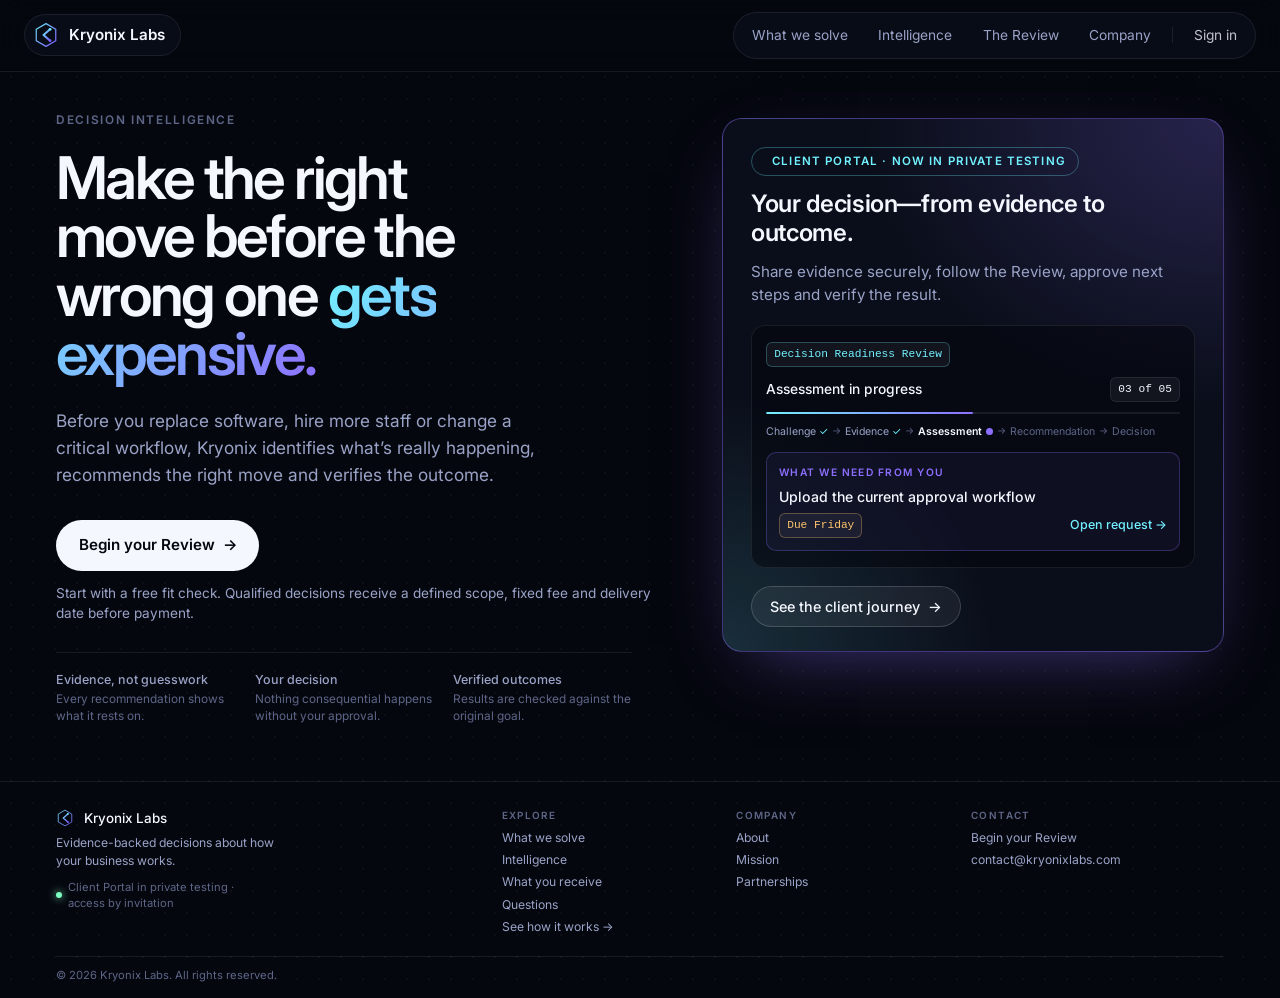
==== commit 1dc73773: "Home: Portal card restored; hero paragraph softened Co-Authored-By: Ja'dan Johnson <iamjadan@gmail.c" ====
--- a/index.html
+++ b/index.html
@@ -14,7 +14,7 @@
   <link rel="icon" href="brand/logo.svg" type="image/svg+xml">
   <link rel="preconnect" href="https://fonts.googleapis.com">
   <link href="https://fonts.googleapis.com/css2?family=Inter:wght@400;500;600;700&display=swap" rel="stylesheet">
-  <link rel="stylesheet" href="site.css?v=4c0f168bd7">
+  <link rel="stylesheet" href="site.css?v=ad1a9d6386">
   <script>document.documentElement.className = "js";</script>
 </head>
 <body>
--- a/site.css
+++ b/site.css
@@ -35,7 +35,7 @@
 .say{font-size:clamp(1.5rem,2.4vw,2.1rem);line-height:1.2;letter-spacing:-.02em;font-weight:500;color:var(--text);max-width:26ch;margin:0}
 .say b{color:var(--text);font-weight:500}
 .screen .display.hero-h{font-size:clamp(2.6rem,4.6vw,4.4rem);line-height:1;max-width:13ch}
-.say.lead{font-size:clamp(1.15rem,1.6vw,1.45rem);line-height:1.35;max-width:40ch;color:var(--text)}
+.say.lead{font-size:clamp(1.05rem,1.35vw,1.2rem);line-height:1.55;max-width:44ch;color:var(--muted);font-weight:400;letter-spacing:0}
 .lede{font-size:1.2rem;color:var(--muted);max-width:42rem;margin:24px 0 0}
 .quiet{font-size:.9rem;color:var(--dim);max-width:42rem;margin:0}
 
@@ -483,6 +483,3 @@
 .hero-pts{margin-top:28px;padding-top:18px;gap:20px;max-width:36rem}
 .hero-pts li{font-size:.74rem;line-height:1.45;color:var(--dim)}
 .hero-pts b{font-size:.78rem;font-weight:500;color:var(--muted);margin-bottom:2px}
-.hero2 .ad{opacity:.8;background:radial-gradient(120% 90% at 100% 0%,rgba(140,111,255,.12),transparent 60%),radial-gradient(90% 80% at 0% 100%,rgba(114,242,255,.07),transparent 60%),var(--bg2);border-color:rgba(255,255,255,.1);box-shadow:0 20px 60px -36px rgba(140,111,255,.35);transition:transform .5s cubic-bezier(.2,.8,.2,1),border-color .3s ease,opacity .3s ease}
-.hero2 .ad:hover,.hero2 .ad:focus-visible{opacity:1;border-color:rgba(114,242,255,.45)}
-.hero2 .ad b{font-size:1.3rem;color:#D5DAF3}
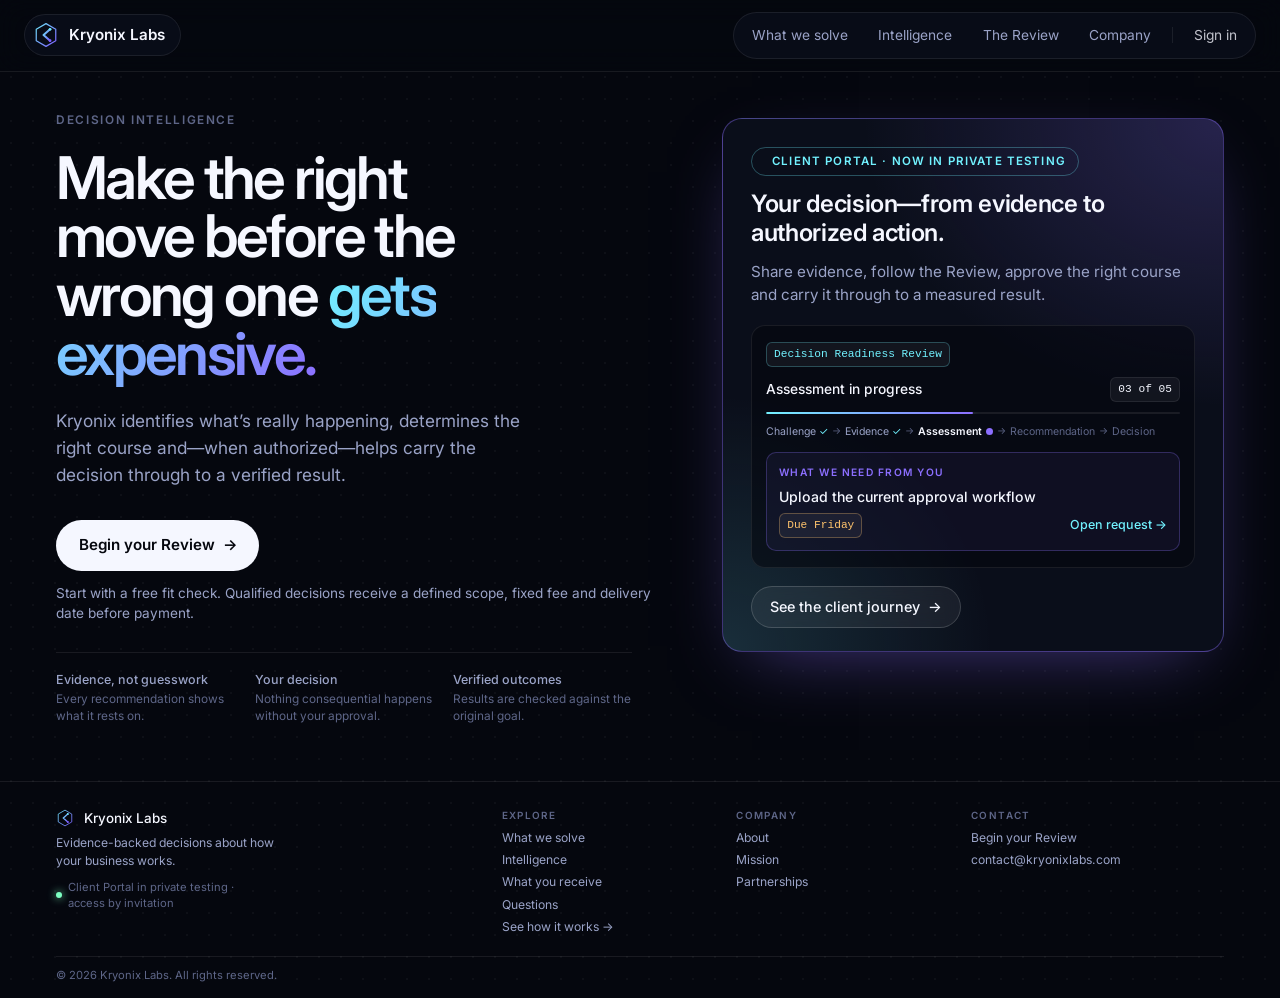
==== commit 0ca60a55: "Home: hero paragraph and Portal card carry decision through to authorized action Co-Authored-By: Ja'" ====
--- a/index.html
+++ b/index.html
@@ -29,7 +29,7 @@
         <div>
           <p class="k">Decision intelligence</p>
           <h1 class="display hero-h">Make the right move before the wrong one <span class="grad">gets expensive.</span></h1>
-          <p class="say lead">Before you replace software, hire more staff or change a critical workflow, Kryonix identifies what’s really happening, recommends the right move and verifies the outcome.</p>
+          <p class="say lead">Kryonix identifies what’s really happening, determines the right course and—when authorized—helps carry the decision through to a verified result.</p>
           <div class="hero-cta"><a class="pill solid" href="contact.html">Begin your Review <span aria-hidden="true">→</span></a></div>
           <p class="hero-note">Start with a free fit check. Qualified decisions receive a defined scope, fixed fee and delivery date before payment.</p>
           <ul class="hero-pts"><li><b>Evidence, not guesswork</b>Every recommendation shows what it rests on.</li><li><b>Your decision</b>Nothing consequential happens without your approval.</li><li><b>Verified outcomes</b>Results are checked against the original goal.</li></ul>
@@ -37,8 +37,8 @@
         <div class="solve">
           <a class="ad" href="review.html">
             <span class="ad-badge"><span class="live"></span>Client Portal · now in private testing</span>
-            <b>Your decision—from evidence to outcome.</b>
-            <i>Share evidence securely, follow the Review, approve next steps and verify the result.</i>
+            <b>Your decision—from evidence to authorized action.</b>
+            <i>Share evidence, follow the Review, approve the right course and carry it through to a measured result.</i>
             <span class="pv" role="img" aria-label="Example Portal view: Decision Readiness Review, assessment in progress, stage 3 of 5. Current request: upload the current approval workflow, due Friday.">
               <span class="pv-row"><code class="pv-tag">Decision Readiness Review</code></span>
               <span class="pv-row pv-status"><span>Assessment in progress</span><code>03 of 05</code></span>
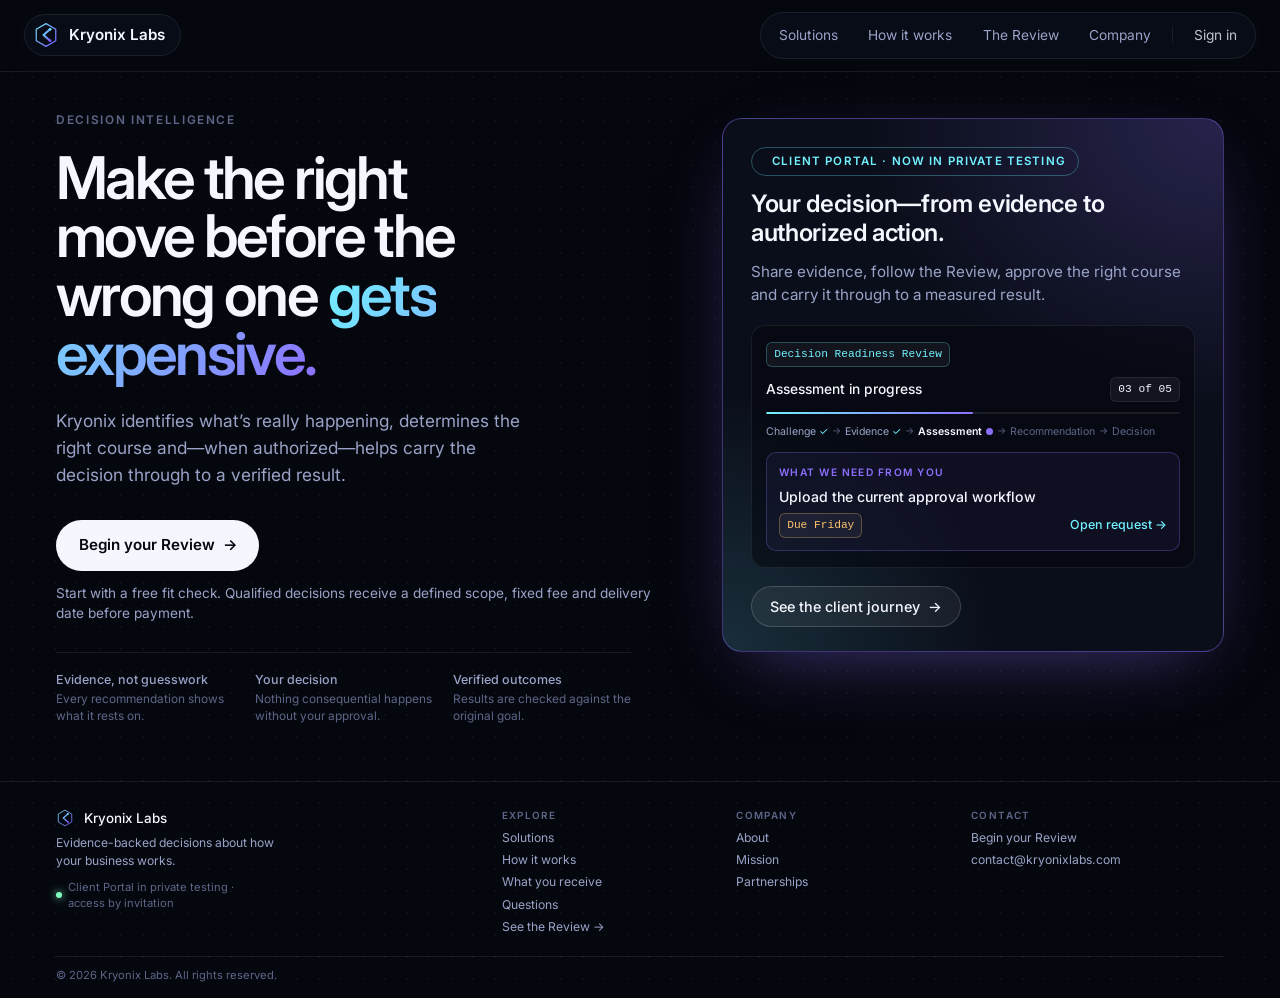
==== commit ad9d7ef3: "Nav: Solutions, How it works, The Review, Company Co-Authored-By: Ja'dan Johnson <iamjadan@gmail.com" ====
--- a/index.html
+++ b/index.html
@@ -21,7 +21,7 @@
   <a class="skip" href="#main">Skip to content</a>
   <header class="top">
     <a class="brand" href="index.html"><img src="brand/logo.svg" alt="" width="26" height="26">Kryonix Labs</a>
-    <nav class="nav" aria-label="Main"><a href="solve.html">What we solve</a><a href="intelligence.html">Intelligence</a><a href="review.html">The Review</a><a href="company.html">Company</a><span class="nsep" aria-hidden="true"></span><a class="signin" href="/portal/" rel="nofollow">Sign in</a></nav>
+    <nav class="nav" aria-label="Main"><a href="solve.html">Solutions</a><a href="intelligence.html">How it works</a><a href="review.html">The Review</a><a href="company.html">Company</a><span class="nsep" aria-hidden="true"></span><a class="signin" href="/portal/" rel="nofollow">Sign in</a></nav>
   </header>
   <main id="main">
     <section class="screen"><div class="w">
@@ -59,7 +59,7 @@
         <p>Evidence-backed decisions about how your business works.</p>
         <p class="fnote"><span class="live"></span>Client Portal in private testing · access by invitation</p>
       </div>
-      <div><h4>Explore</h4><a href="solve.html">What we solve</a><a href="intelligence.html">Intelligence</a><a href="review.html#receive">What you receive</a><a href="review.html#questions">Questions</a><a href="review.html">See how it works →</a></div>
+      <div><h4>Explore</h4><a href="solve.html">Solutions</a><a href="intelligence.html">How it works</a><a href="review.html#receive">What you receive</a><a href="review.html#questions">Questions</a><a href="review.html">See the Review →</a></div>
       <div><h4>Company</h4><a href="company.html">About</a><a href="company.html#mission">Mission</a><a href="mailto:contact@kryonixlabs.com?subject=Partnership">Partnerships</a></div>
       <div><h4>Contact</h4><a href="contact.html">Begin your Review</a><a href="mailto:contact@kryonixlabs.com">contact@kryonixlabs.com</a></div>
     </div>
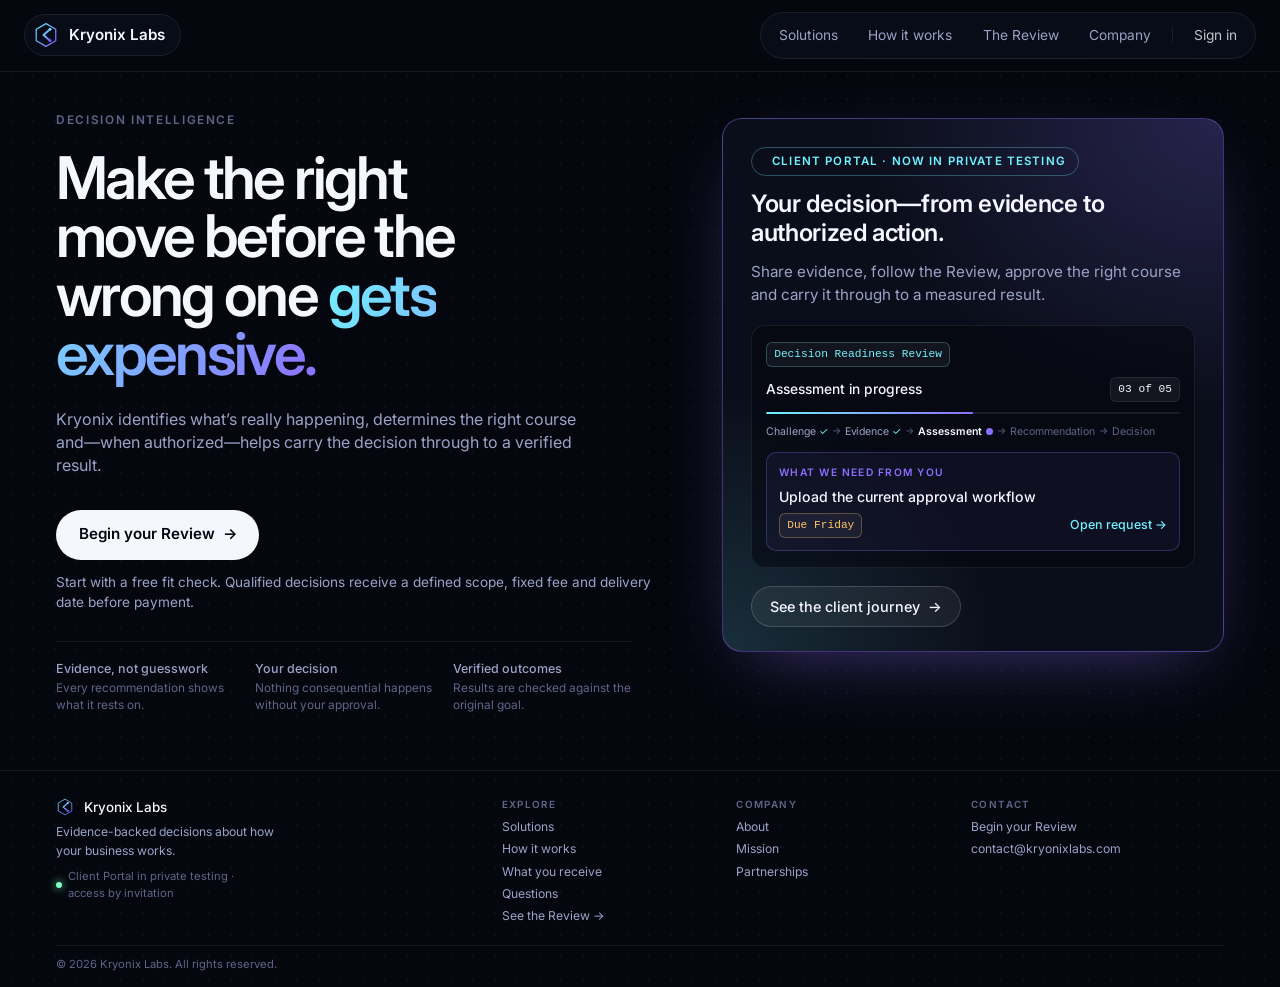
==== commit 244a475d: "Home: hero paragraph 16px, 1.45 line-height, same width Co-Authored-By: Ja'dan Johnson <iamjadan@gma" ====
--- a/index.html
+++ b/index.html
@@ -14,7 +14,7 @@
   <link rel="icon" href="brand/logo.svg" type="image/svg+xml">
   <link rel="preconnect" href="https://fonts.googleapis.com">
   <link href="https://fonts.googleapis.com/css2?family=Inter:wght@400;500;600;700&display=swap" rel="stylesheet">
-  <link rel="stylesheet" href="site.css?v=ad1a9d6386">
+  <link rel="stylesheet" href="site.css?v=7b4ae95ce2">
   <script>document.documentElement.className = "js";</script>
 </head>
 <body>
--- a/site.css
+++ b/site.css
@@ -35,7 +35,7 @@
 .say{font-size:clamp(1.5rem,2.4vw,2.1rem);line-height:1.2;letter-spacing:-.02em;font-weight:500;color:var(--text);max-width:26ch;margin:0}
 .say b{color:var(--text);font-weight:500}
 .screen .display.hero-h{font-size:clamp(2.6rem,4.6vw,4.4rem);line-height:1;max-width:13ch}
-.say.lead{font-size:clamp(1.05rem,1.35vw,1.2rem);line-height:1.55;max-width:44ch;color:var(--muted);font-weight:400;letter-spacing:0}
+.say.lead{font-size:1rem;line-height:1.45;max-width:33.25rem;color:var(--muted);font-weight:400;letter-spacing:0}
 .lede{font-size:1.2rem;color:var(--muted);max-width:42rem;margin:24px 0 0}
 .quiet{font-size:.9rem;color:var(--dim);max-width:42rem;margin:0}
 
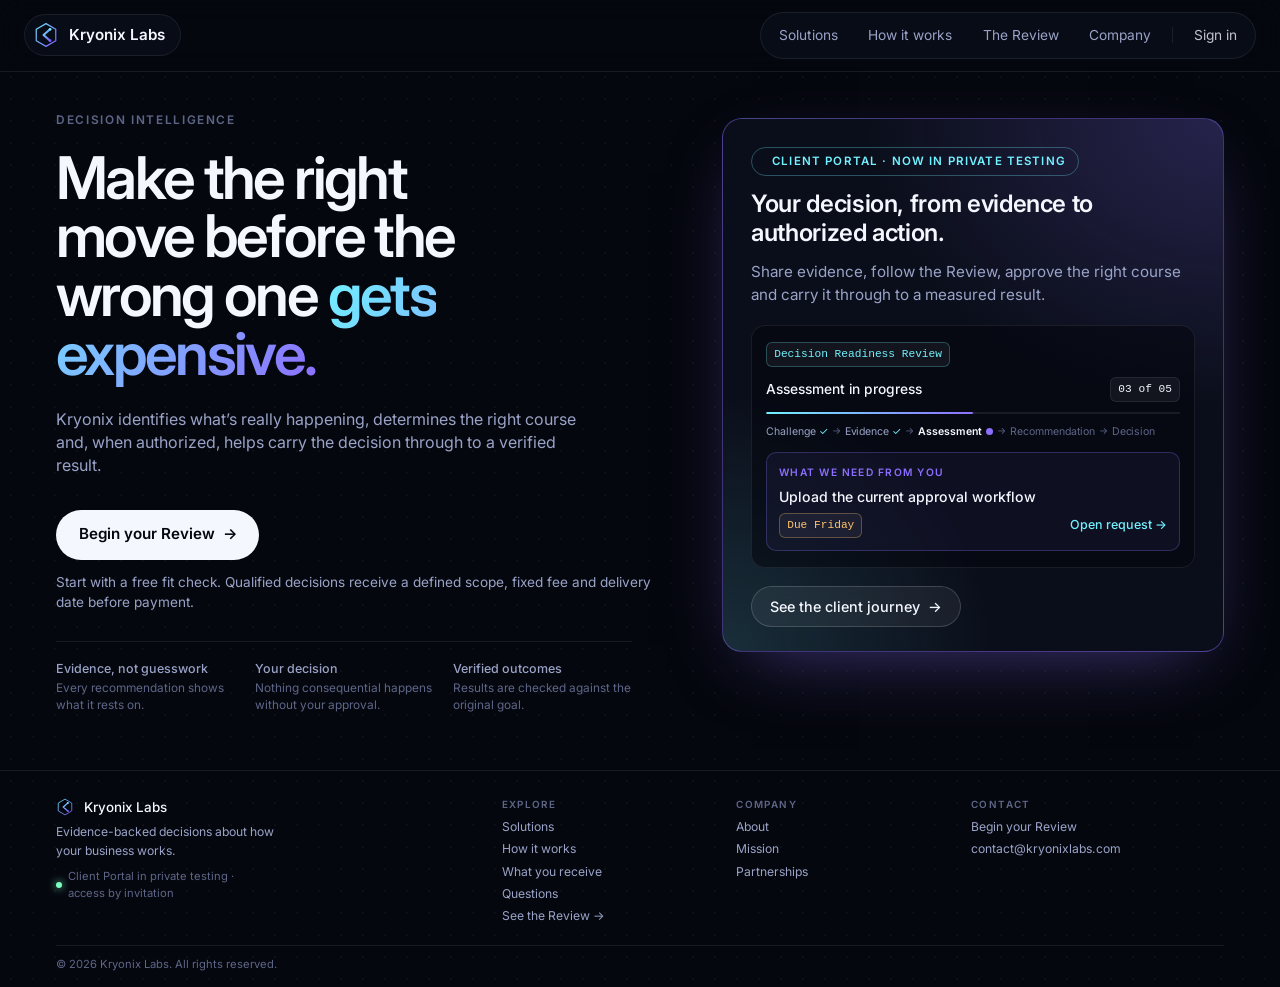
==== commit cf884d2d: "Remove em dashes from site copy and titles Co-Authored-By: Ja'dan Johnson <iamjadan@gmail.com>" ====
--- a/index.html
+++ b/index.html
@@ -29,7 +29,7 @@
         <div>
           <p class="k">Decision intelligence</p>
           <h1 class="display hero-h">Make the right move before the wrong one <span class="grad">gets expensive.</span></h1>
-          <p class="say lead">Kryonix identifies what’s really happening, determines the right course and—when authorized—helps carry the decision through to a verified result.</p>
+          <p class="say lead">Kryonix identifies what’s really happening, determines the right course and, when authorized, helps carry the decision through to a verified result.</p>
           <div class="hero-cta"><a class="pill solid" href="contact.html">Begin your Review <span aria-hidden="true">→</span></a></div>
           <p class="hero-note">Start with a free fit check. Qualified decisions receive a defined scope, fixed fee and delivery date before payment.</p>
           <ul class="hero-pts"><li><b>Evidence, not guesswork</b>Every recommendation shows what it rests on.</li><li><b>Your decision</b>Nothing consequential happens without your approval.</li><li><b>Verified outcomes</b>Results are checked against the original goal.</li></ul>
@@ -37,7 +37,7 @@
         <div class="solve">
           <a class="ad" href="review.html">
             <span class="ad-badge"><span class="live"></span>Client Portal · now in private testing</span>
-            <b>Your decision—from evidence to authorized action.</b>
+            <b>Your decision, from evidence to authorized action.</b>
             <i>Share evidence, follow the Review, approve the right course and carry it through to a measured result.</i>
             <span class="pv" role="img" aria-label="Example Portal view: Decision Readiness Review, assessment in progress, stage 3 of 5. Current request: upload the current approval workflow, due Friday.">
               <span class="pv-row"><code class="pv-tag">Decision Readiness Review</code></span>
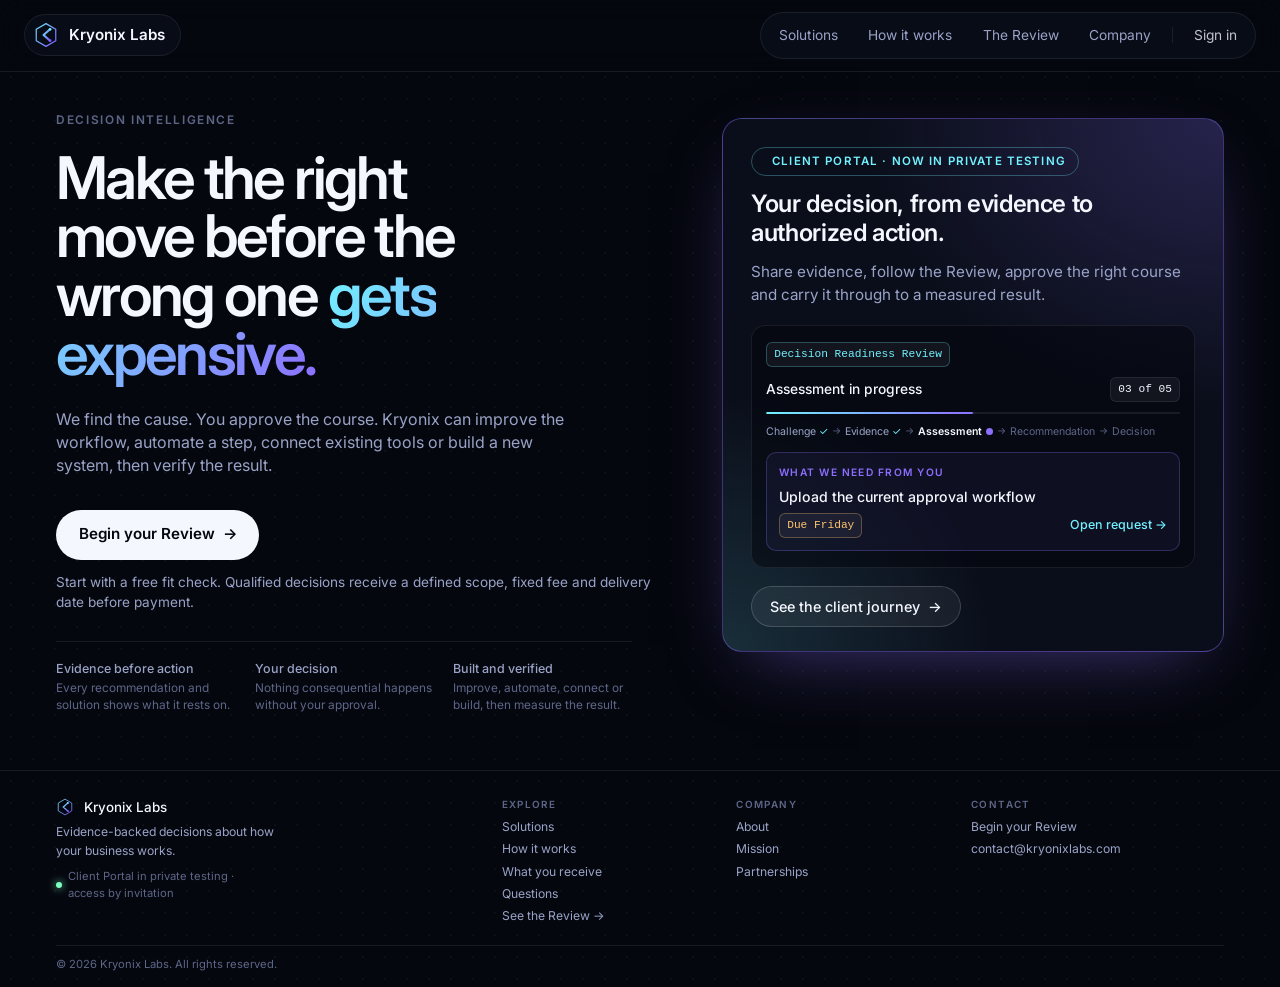
==== commit 80f81a68: "Home: paragraph states diagnose, approve, deliver, verify; updated proof points Co-Authored-By: Ja'd" ====
--- a/index.html
+++ b/index.html
@@ -29,10 +29,10 @@
         <div>
           <p class="k">Decision intelligence</p>
           <h1 class="display hero-h">Make the right move before the wrong one <span class="grad">gets expensive.</span></h1>
-          <p class="say lead">Kryonix identifies what’s really happening, determines the right course and, when authorized, helps carry the decision through to a verified result.</p>
+          <p class="say lead">We find the cause. You approve the course. Kryonix can improve the workflow, automate a step, connect existing tools or build a new system, then verify the result.</p>
           <div class="hero-cta"><a class="pill solid" href="contact.html">Begin your Review <span aria-hidden="true">→</span></a></div>
           <p class="hero-note">Start with a free fit check. Qualified decisions receive a defined scope, fixed fee and delivery date before payment.</p>
-          <ul class="hero-pts"><li><b>Evidence, not guesswork</b>Every recommendation shows what it rests on.</li><li><b>Your decision</b>Nothing consequential happens without your approval.</li><li><b>Verified outcomes</b>Results are checked against the original goal.</li></ul>
+          <ul class="hero-pts"><li><b>Evidence before action</b>Every recommendation and solution shows what it rests on.</li><li><b>Your decision</b>Nothing consequential happens without your approval.</li><li><b>Built and verified</b>Improve, automate, connect or build, then measure the result.</li></ul>
         </div>
         <div class="solve">
           <a class="ad" href="review.html">
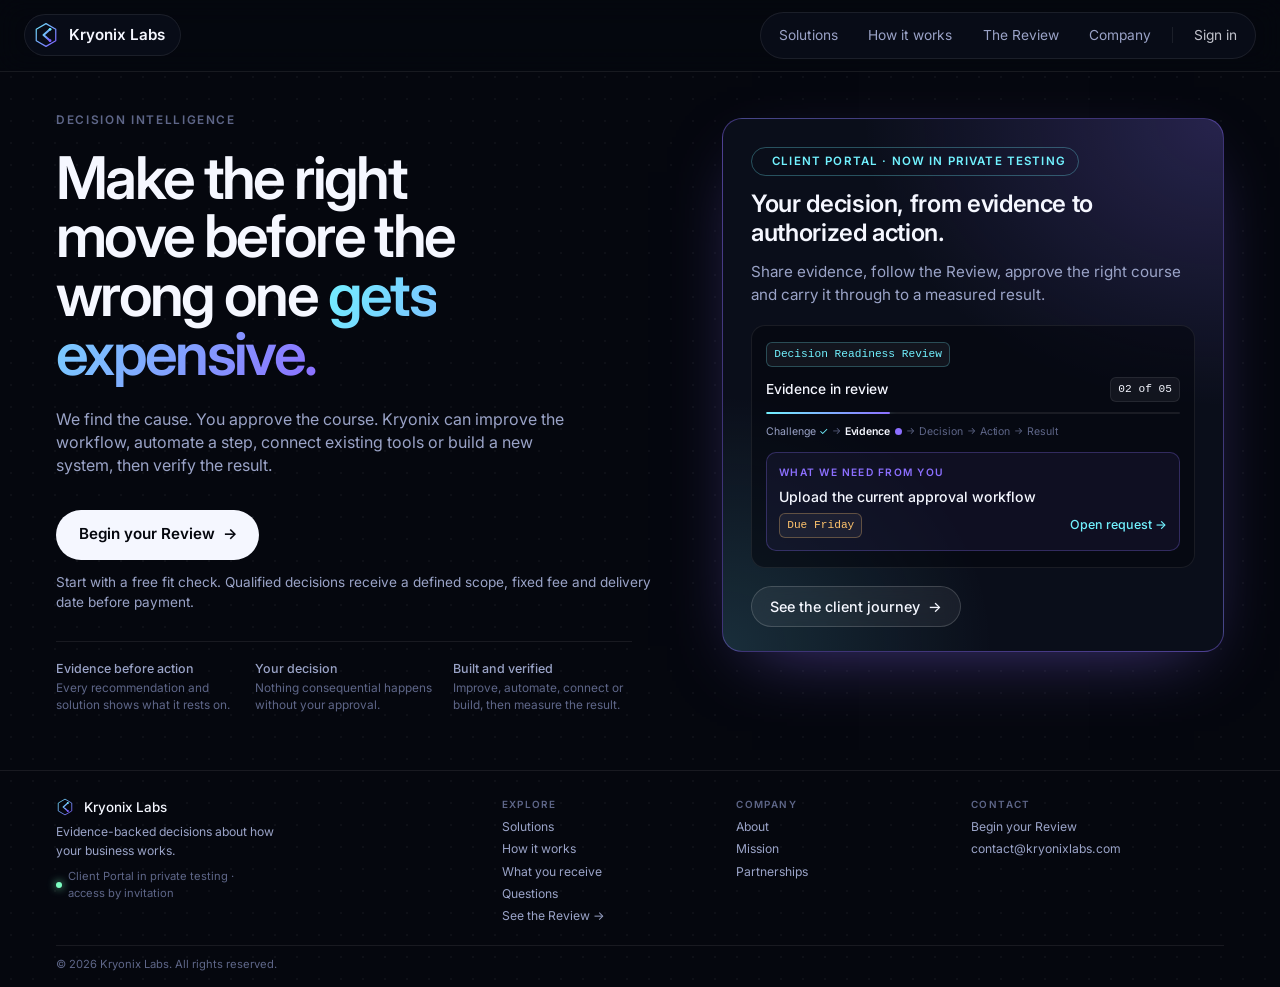
==== commit 92bd2c26: "Portal card: Challenge → Evidence → Decision → Action → Result Co-Authored-By: Ja'dan Johnson <iamja" ====
--- a/index.html
+++ b/index.html
@@ -14,7 +14,7 @@
   <link rel="icon" href="brand/logo.svg" type="image/svg+xml">
   <link rel="preconnect" href="https://fonts.googleapis.com">
   <link href="https://fonts.googleapis.com/css2?family=Inter:wght@400;500;600;700&display=swap" rel="stylesheet">
-  <link rel="stylesheet" href="site.css?v=7b4ae95ce2">
+  <link rel="stylesheet" href="site.css?v=25ec9e6b32">
   <script>document.documentElement.className = "js";</script>
 </head>
 <body>
@@ -41,9 +41,9 @@
             <i>Share evidence, follow the Review, approve the right course and carry it through to a measured result.</i>
             <span class="pv" role="img" aria-label="Example Portal view: Decision Readiness Review, assessment in progress, stage 3 of 5. Current request: upload the current approval workflow, due Friday.">
               <span class="pv-row"><code class="pv-tag">Decision Readiness Review</code></span>
-              <span class="pv-row pv-status"><span>Assessment in progress</span><code>03 of 05</code></span>
+              <span class="pv-row pv-status"><span>Evidence in review</span><code>02 of 05</code></span>
               <span class="pv-line"><span class="pv-fill"></span></span>
-              <span class="pv-steps"><span class="pv-done">Challenge <em>✓</em></span><span class="arr">→</span><span class="pv-done">Evidence <em>✓</em></span><span class="arr">→</span><span class="pv-now">Assessment <em class="dot"></em></span><span class="arr">→</span><span>Recommendation</span><span class="arr">→</span><span>Decision</span></span>
+              <span class="pv-steps"><span class="pv-done">Challenge <em>✓</em></span><span class="arr">→</span><span class="pv-now">Evidence <em class="dot"></em></span><span class="arr">→</span><span>Decision</span><span class="arr">→</span><span>Action</span><span class="arr">→</span><span>Result</span></span>
               <span class="pv-task"><span class="pv-k">What we need from you</span><span class="pv-t">Upload the current approval workflow</span><span class="pv-row"><code>Due Friday</code><span class="pv-open">Open request →</span></span></span>
             </span>
             <span class="ad-cta">See the client journey <span>→</span></span>
--- a/site.css
+++ b/site.css
@@ -456,7 +456,7 @@
 .pv-tag{color:var(--cyan)!important;border-color:rgba(114,242,255,.25)!important}
 .pv-status span{font-size:.86rem;font-weight:500;color:var(--text)}
 .pv-line{position:relative;height:2px;border-radius:2px;background:rgba(255,255,255,.08);overflow:hidden}
-.pv-fill{position:absolute;inset:0 auto 0 0;width:50%;border-radius:2px;background:linear-gradient(90deg,var(--cyan),var(--violet),var(--cyan));background-size:200% 100%;box-shadow:0 0 10px rgba(114,242,255,.45)}
+.pv-fill{position:absolute;inset:0 auto 0 0;width:30%;border-radius:2px;background:linear-gradient(90deg,var(--cyan),var(--violet),var(--cyan));background-size:200% 100%;box-shadow:0 0 10px rgba(114,242,255,.45)}
 .pv-steps{display:flex;flex-wrap:wrap;align-items:center;gap:4px 7px;font-size:.72rem;color:var(--dim)}
 .pv-steps .pv-done{color:var(--muted)}.pv-steps .pv-done em{font-style:normal;color:var(--cyan)}
 .pv-steps .pv-now{color:var(--text);font-weight:600;display:inline-flex;align-items:center;gap:5px}
@@ -470,7 +470,7 @@
 @media (prefers-reduced-motion:no-preference){
 .pv-fill{animation:pvfill 2.6s cubic-bezier(.2,.8,.2,1) .4s both,pvglow 7s ease-in-out 3s infinite alternate}
 .pv-steps .dot{animation:pvpulse 2.4s ease-in-out infinite}}
-@keyframes pvfill{from{width:0}to{width:50%}}
+@keyframes pvfill{from{width:0}to{width:30%}}
 @keyframes pvglow{from{background-position:0 0}to{background-position:100% 0}}
 @keyframes pvpulse{0%{box-shadow:0 0 0 0 rgba(140,111,255,.55)}70%{box-shadow:0 0 0 7px rgba(140,111,255,0)}100%{box-shadow:0 0 0 0 rgba(140,111,255,0)}}
 @media (prefers-reduced-motion:reduce){.ad:hover{transform:none}}
